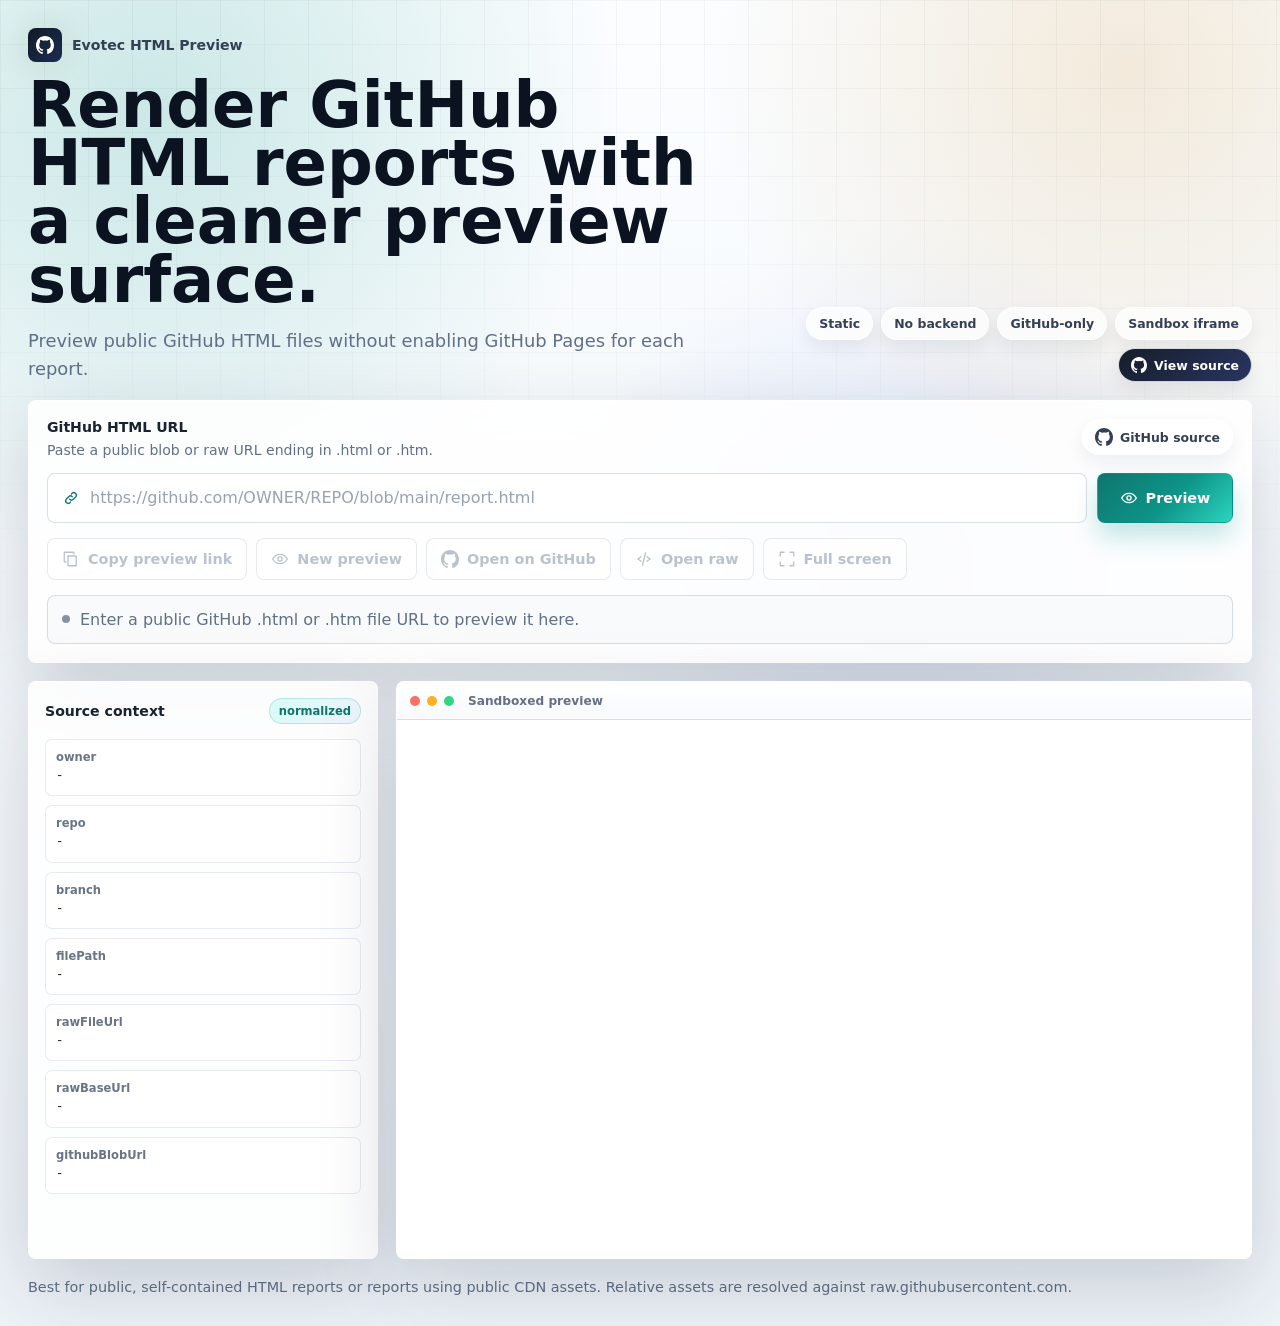
==== site/index.html @ 4c64e6eb "Add source CTA and polish landing colors" ====
<!doctype html>
<html lang="en">
  <head>
    <meta charset="utf-8">
    <meta name="viewport" content="width=device-width, initial-scale=1">
    <title>Evotec HTML Preview</title>
    <meta name="description" content="Preview public GitHub-hosted HTML reports in a sandboxed static viewer.">
    <meta property="og:title" content="Evotec HTML Preview">
    <meta property="og:description" content="Preview public GitHub-hosted HTML reports in a sandboxed static viewer.">
    <meta property="og:type" content="website">
    <meta name="twitter:card" content="summary">
    <meta name="twitter:title" content="Evotec HTML Preview">
    <meta name="twitter:description" content="Preview public GitHub-hosted HTML reports in a sandboxed static viewer.">
    <link rel="stylesheet" href="./assets/styles.css?v=20260513-source-polish">
  </head>
  <body>
    <svg class="icon-sprite" aria-hidden="true" focusable="false">
      <symbol id="icon-github" viewBox="0 0 16 16">
        <path fill="currentColor" d="M8 0C3.58 0 0 3.67 0 8.2c0 3.62 2.29 6.69 5.47 7.77.4.08.55-.18.55-.39 0-.19-.01-.84-.01-1.53-2.01.38-2.53-.5-2.69-.96-.09-.24-.48-.96-.82-1.15-.28-.16-.68-.55-.01-.56.63-.01 1.08.59 1.23.84.72 1.24 1.87.89 2.33.68.07-.53.28-.89.51-1.1-1.78-.21-3.64-.91-3.64-4.04 0-.89.31-1.62.82-2.2-.08-.21-.36-1.04.08-2.16 0 0 .67-.22 2.2.84A7.4 7.4 0 0 1 8 3.96c.68 0 1.36.09 2 .28 1.53-1.06 2.2-.84 2.2-.84.44 1.12.16 1.95.08 2.16.51.58.82 1.31.82 2.2 0 3.14-1.87 3.83-3.65 4.04.29.26.54.76.54 1.54 0 1.1-.01 1.99-.01 2.26 0 .21.15.47.55.39A8.18 8.18 0 0 0 16 8.2C16 3.67 12.42 0 8 0Z"/>
      </symbol>
      <symbol id="icon-eye" viewBox="0 0 24 24">
        <path fill="none" stroke="currentColor" stroke-width="1.8" stroke-linecap="round" stroke-linejoin="round" d="M2.25 12s3.5-6.25 9.75-6.25S21.75 12 21.75 12 18.25 18.25 12 18.25 2.25 12 2.25 12Z"/>
        <circle cx="12" cy="12" r="2.75" fill="none" stroke="currentColor" stroke-width="1.8"/>
      </symbol>
      <symbol id="icon-copy" viewBox="0 0 24 24">
        <path fill="none" stroke="currentColor" stroke-width="1.8" stroke-linejoin="round" d="M8 8h11v13H8z"/>
        <path fill="none" stroke="currentColor" stroke-width="1.8" stroke-linecap="round" stroke-linejoin="round" d="M5 16H4a1 1 0 0 1-1-1V4a1 1 0 0 1 1-1h11a1 1 0 0 1 1 1v1"/>
      </symbol>
      <symbol id="icon-external" viewBox="0 0 24 24">
        <path fill="none" stroke="currentColor" stroke-width="1.8" stroke-linecap="round" stroke-linejoin="round" d="M14 4h6v6M20 4l-9 9"/>
        <path fill="none" stroke="currentColor" stroke-width="1.8" stroke-linecap="round" stroke-linejoin="round" d="M10 5H5a1 1 0 0 0-1 1v13a1 1 0 0 0 1 1h13a1 1 0 0 0 1-1v-5"/>
      </symbol>
      <symbol id="icon-code" viewBox="0 0 24 24">
        <path fill="none" stroke="currentColor" stroke-width="1.8" stroke-linecap="round" stroke-linejoin="round" d="m8 9-4 3 4 3M16 9l4 3-4 3M14 4l-4 16"/>
      </symbol>
      <symbol id="icon-maximize" viewBox="0 0 24 24">
        <path fill="none" stroke="currentColor" stroke-width="1.8" stroke-linecap="round" stroke-linejoin="round" d="M8 3H3v5M21 8V3h-5M16 21h5v-5M3 16v5h5"/>
      </symbol>
      <symbol id="icon-link" viewBox="0 0 24 24">
        <path fill="none" stroke="currentColor" stroke-width="1.8" stroke-linecap="round" stroke-linejoin="round" d="M10.25 13.75a3.4 3.4 0 0 0 4.8 0l3.2-3.2a3.4 3.4 0 0 0-4.8-4.8l-.85.85"/>
        <path fill="none" stroke="currentColor" stroke-width="1.8" stroke-linecap="round" stroke-linejoin="round" d="M13.75 10.25a3.4 3.4 0 0 0-4.8 0l-3.2 3.2a3.4 3.4 0 0 0 4.8 4.8l.85-.85"/>
      </symbol>
    </svg>
    <main class="app-shell">
      <section class="hero">
        <div class="hero-copy">
          <div class="brand-line">
            <span class="brand-mark"><svg aria-hidden="true"><use href="#icon-github"></use></svg></span>
            <span>Evotec HTML Preview</span>
          </div>
          <h1>Render GitHub HTML reports with a cleaner preview surface.</h1>
          <p>Preview public GitHub HTML files without enabling GitHub Pages for each report.</p>
        </div>
        <div class="status-pills" aria-label="Previewer capabilities">
          <span>Static</span>
          <span>No backend</span>
          <span>GitHub-only</span>
          <span>Sandbox iframe</span>
          <a class="source-link" href="https://github.com/EvotecIT/HtmlPreview" target="_blank" rel="noopener noreferrer">
            <svg aria-hidden="true"><use href="#icon-github"></use></svg>
            <span>View source</span>
          </a>
        </div>
      </section>

      <section class="control-panel" aria-label="Preview controls">
        <form id="preview-form" class="url-form">
          <div class="panel-heading">
            <div>
              <label for="url-input">GitHub HTML URL</label>
              <p>Paste a public blob or raw URL ending in .html or .htm.</p>
            </div>
            <span class="github-chip"><svg aria-hidden="true"><use href="#icon-github"></use></svg> GitHub source</span>
          </div>
          <div class="url-row">
            <div class="input-shell">
              <svg aria-hidden="true"><use href="#icon-link"></use></svg>
              <input id="url-input" name="url" type="url" autocomplete="off" spellcheck="false" placeholder="https://github.com/OWNER/REPO/blob/main/report.html">
            </div>
            <button id="preview-button" class="primary-button" type="submit">
              <svg aria-hidden="true"><use href="#icon-eye"></use></svg>
              <span class="button-label">Preview</span>
            </button>
          </div>
        </form>

        <div class="action-row" aria-label="Preview actions">
          <div class="preview-summary" aria-live="polite">
            <span id="preview-title">No report loaded</span>
            <small id="preview-source">Waiting for a GitHub HTML file</small>
          </div>
          <button id="copy-link-button" type="button" disabled><svg aria-hidden="true"><use href="#icon-copy"></use></svg><span>Copy preview link</span></button>
          <button id="new-preview-button" type="button" disabled><svg aria-hidden="true"><use href="#icon-eye"></use></svg><span>New preview</span></button>
          <button id="open-source-button" type="button" disabled><svg aria-hidden="true"><use href="#icon-github"></use></svg><span>Open on GitHub</span></button>
          <button id="open-raw-button" type="button" disabled><svg aria-hidden="true"><use href="#icon-code"></use></svg><span>Open raw</span></button>
          <button id="fullscreen-button" type="button" disabled><svg aria-hidden="true"><use href="#icon-maximize"></use></svg><span>Full screen</span></button>
        </div>

        <div id="status-panel" class="status-panel" role="status" aria-live="polite">Enter a public GitHub .html or .htm file URL to preview it here.</div>
      </section>

      <section class="workspace">
        <aside class="metadata-panel" aria-label="Preview metadata">
          <div class="metadata-heading">
            <h2>Source context</h2>
            <span>normalized</span>
          </div>
          <dl>
            <div><dt>owner</dt><dd id="meta-owner">-</dd></div>
            <div><dt>repo</dt><dd id="meta-repo">-</dd></div>
            <div><dt>branch</dt><dd id="meta-branch">-</dd></div>
            <div><dt>filePath</dt><dd id="meta-file-path">-</dd></div>
            <div><dt>rawFileUrl</dt><dd id="meta-raw-file-url">-</dd></div>
            <div><dt>rawBaseUrl</dt><dd id="meta-raw-base-url">-</dd></div>
            <div><dt>githubBlobUrl</dt><dd id="meta-github-blob-url">-</dd></div>
          </dl>
        </aside>

        <section id="preview-frame-shell" class="preview-frame-shell" aria-label="HTML preview">
          <div class="preview-toolbar" aria-hidden="true">
            <span></span>
            <span></span>
            <span></span>
            <strong>Sandboxed preview</strong>
          </div>
          <iframe id="preview-frame" title="GitHub HTML preview"></iframe>
        </section>
      </section>

      <p class="note">Best for public, self-contained HTML reports or reports using public CDN assets. Relative assets are resolved against raw.githubusercontent.com.</p>
    </main>

    <script type="module" src="./assets/app.js?v=20260513-iframe-inline"></script>
  </body>
</html>
---- site/assets/styles.css ----
:root {
  color-scheme: light;
  --page: #eef3f8;
  --ink: #0b1220;
  --muted: #607086;
  --subtle: #8693a6;
  --panel: rgba(255, 255, 255, 0.86);
  --panel-solid: #ffffff;
  --line: rgba(124, 139, 161, 0.28);
  --line-strong: rgba(80, 96, 121, 0.35);
  --accent: #0d9488;
  --accent-strong: #0f766e;
  --accent-soft: #d8fbf3;
  --indigo: #3b5bdb;
  --rose: #c026d3;
  --gold: #c47f12;
  --danger: #b42318;
  --success: #087443;
  --shadow-sm: 0 10px 24px rgba(16, 24, 40, 0.08);
  --shadow-lg: 0 28px 80px rgba(20, 31, 54, 0.18);
  --radius: 8px;
}

* {
  box-sizing: border-box;
}

html {
  min-width: 320px;
}

body {
  margin: 0;
  min-height: 100vh;
  background:
    radial-gradient(circle at 12% 8%, rgba(13, 148, 136, 0.20), transparent 28%),
    radial-gradient(circle at 88% 5%, rgba(196, 127, 18, 0.15), transparent 25%),
    radial-gradient(circle at 70% 42%, rgba(59, 91, 219, 0.11), transparent 28%),
    linear-gradient(180deg, #fbfdff 0%, var(--page) 100%);
  color: var(--ink);
  font-family: ui-sans-serif, system-ui, -apple-system, BlinkMacSystemFont, "Segoe UI", sans-serif;
}

body::before {
  background-image:
    linear-gradient(rgba(15, 23, 42, 0.04) 1px, transparent 1px),
    linear-gradient(90deg, rgba(15, 23, 42, 0.04) 1px, transparent 1px);
  background-size: 44px 44px;
  content: "";
  inset: 0;
  mask-image: linear-gradient(180deg, black 0%, transparent 78%);
  pointer-events: none;
  position: fixed;
}

button,
input {
  font: inherit;
}

button {
  align-items: center;
  background: rgba(255, 255, 255, 0.82);
  border: 1px solid var(--line);
  border-radius: var(--radius);
  color: #1d2939;
  cursor: pointer;
  display: inline-flex;
  font-size: 0.9rem;
  font-weight: 760;
  gap: 8px;
  justify-content: center;
  letter-spacing: 0;
  min-height: 42px;
  padding: 0 14px;
  transition: border-color 160ms ease, box-shadow 160ms ease, background 160ms ease, color 160ms ease, transform 160ms ease;
}

button svg,
.brand-mark svg,
.github-chip svg,
.input-shell svg {
  display: block;
  flex: 0 0 auto;
  height: 18px;
  width: 18px;
}

button:hover:not(:disabled) {
  background: #ffffff;
  border-color: var(--line-strong);
  box-shadow: 0 8px 18px rgba(16, 24, 40, 0.10);
  transform: translateY(-1px);
}

button:disabled {
  color: #9aa6b6;
  cursor: not-allowed;
  opacity: 0.68;
}

.icon-sprite {
  height: 0;
  position: absolute;
  width: 0;
}

.app-shell {
  display: flex;
  flex-direction: column;
  gap: 18px;
  isolation: isolate;
  min-height: 100vh;
  padding: 28px;
  position: relative;
}

.hero {
  align-items: flex-end;
  display: grid;
  gap: 20px;
  grid-template-columns: minmax(0, 1fr) auto;
}

.hero-copy {
  max-width: 920px;
}

.brand-line {
  align-items: center;
  color: #344054;
  display: inline-flex;
  font-size: 0.88rem;
  font-weight: 800;
  gap: 10px;
  margin-bottom: 14px;
}

.brand-mark {
  align-items: center;
  background: linear-gradient(135deg, #0b1220, #172554);
  border-radius: 8px;
  color: white;
  display: inline-flex;
  height: 34px;
  isolation: isolate;
  justify-content: center;
  position: relative;
  width: 34px;
}

.brand-mark::after {
  background: linear-gradient(135deg, rgba(13, 148, 136, 0.75), rgba(196, 127, 18, 0.65));
  border-radius: 999px;
  content: "";
  filter: blur(18px);
  height: 34px;
  opacity: 0.36;
  position: absolute;
  width: 34px;
  z-index: -1;
}

.hero h1 {
  font-size: clamp(2.25rem, 5vw, 5.8rem);
  letter-spacing: 0;
  line-height: 0.91;
  margin: 0;
  max-width: 1040px;
}

.hero p {
  color: var(--muted);
  font-size: clamp(1rem, 1.4vw, 1.18rem);
  line-height: 1.55;
  margin: 18px 0 0;
  max-width: 740px;
}

.status-pills {
  display: flex;
  flex-wrap: wrap;
  gap: 8px;
  justify-content: flex-end;
  max-width: 520px;
}

.status-pills > span,
.github-chip,
.source-link {
  align-items: center;
  backdrop-filter: blur(14px);
  background: rgba(255, 255, 255, 0.72);
  border: 1px solid rgba(255, 255, 255, 0.78);
  border-radius: 999px;
  box-shadow: 0 8px 18px rgba(16, 24, 40, 0.07);
  color: #344054;
  display: inline-flex;
  font-size: 0.78rem;
  font-weight: 820;
  gap: 7px;
  padding: 8px 12px;
  white-space: nowrap;
}

.source-link {
  background: linear-gradient(135deg, rgba(11, 18, 32, 0.95), rgba(23, 37, 84, 0.92));
  border-color: rgba(255, 255, 255, 0.82);
  color: #ffffff;
  text-decoration: none;
}

.source-link svg {
  height: 16px;
  width: 16px;
}

.source-link:hover {
  box-shadow: 0 12px 24px rgba(23, 37, 84, 0.18);
  transform: translateY(-1px);
}

.control-panel,
.metadata-panel,
.preview-frame-shell {
  backdrop-filter: blur(18px);
  background: var(--panel);
  border: 1px solid rgba(255, 255, 255, 0.74);
  box-shadow: var(--shadow-lg);
}

.control-panel {
  border-radius: var(--radius);
  display: grid;
  gap: 15px;
  padding: 18px;
}

.url-form {
  display: grid;
  gap: 12px;
}

.panel-heading {
  align-items: flex-start;
  display: flex;
  gap: 16px;
  justify-content: space-between;
}

.url-form label,
.metadata-panel h2 {
  color: #182230;
  display: block;
  font-size: 0.88rem;
  font-weight: 860;
  letter-spacing: 0;
  margin: 0;
}

.panel-heading p {
  color: var(--muted);
  font-size: 0.88rem;
  line-height: 1.45;
  margin: 5px 0 0;
}

.url-row {
  display: grid;
  gap: 10px;
  grid-template-columns: minmax(0, 1fr) auto;
}

.input-shell {
  align-items: center;
  background: rgba(255, 255, 255, 0.92);
  border: 1px solid var(--line);
  border-radius: var(--radius);
  display: flex;
  gap: 10px;
  min-height: 50px;
  min-width: 0;
  padding: 0 14px;
}

.input-shell:focus-within {
  border-color: rgba(13, 148, 136, 0.72);
  box-shadow: 0 0 0 4px rgba(13, 148, 136, 0.13), 0 12px 28px rgba(59, 91, 219, 0.08);
}

.input-shell svg {
  color: var(--accent-strong);
}

.url-row input {
  background: transparent;
  border: 0;
  color: var(--ink);
  min-height: 48px;
  min-width: 0;
  outline: none;
  padding: 0;
  width: 100%;
}

.url-row input::placeholder {
  color: #98a2b3;
}

.primary-button {
  background: linear-gradient(135deg, #0f766e, #0d9488 54%, #2dd4bf);
  border-color: rgba(13, 148, 136, 0.45);
  box-shadow: 0 14px 26px rgba(13, 148, 136, 0.24);
  color: white;
  min-height: 50px;
  min-width: 136px;
}

.primary-button:hover:not(:disabled) {
  background: linear-gradient(135deg, #0b5f59, #0f766e 58%, #14b8a6);
  border-color: rgba(13, 148, 136, 0.60);
}

.action-row {
  display: flex;
  flex-wrap: wrap;
  gap: 9px;
}

body[data-view="landing"] .action-row {
  display: none;
}

.preview-summary {
  display: none;
}

.status-panel {
  align-items: center;
  background: rgba(248, 250, 252, 0.86);
  border: 1px solid var(--line);
  border-radius: var(--radius);
  color: var(--muted);
  display: flex;
  line-height: 1.45;
  min-height: 48px;
  padding: 12px 14px;
  word-break: break-word;
}

.status-panel::before {
  background: var(--subtle);
  border-radius: 999px;
  content: "";
  flex: 0 0 auto;
  height: 8px;
  margin-right: 10px;
  width: 8px;
}

.status-panel[data-mode="success"] {
  background: rgba(236, 253, 243, 0.92);
  border-color: rgba(18, 183, 106, 0.36);
  color: var(--success);
}

.status-panel[data-mode="success"]::before {
  background: #12b76a;
}

.status-panel[data-mode="error"] {
  background: rgba(255, 241, 240, 0.94);
  border-color: rgba(240, 68, 56, 0.34);
  color: var(--danger);
}

.status-panel[data-mode="error"]::before {
  background: #f04438;
}

.workspace {
  display: grid;
  flex: 1;
  gap: 18px;
  grid-template-columns: minmax(270px, 350px) minmax(0, 1fr);
  min-height: 0;
}

.metadata-panel {
  border-radius: var(--radius);
  overflow: hidden;
  padding: 16px;
}

.metadata-heading {
  align-items: center;
  display: flex;
  justify-content: space-between;
}

.metadata-heading span {
  background: linear-gradient(135deg, var(--accent-soft), rgba(238, 242, 255, 0.92));
  border: 1px solid rgba(13, 148, 136, 0.20);
  border-radius: 999px;
  color: var(--accent-strong);
  font-size: 0.72rem;
  font-weight: 850;
  padding: 5px 9px;
}

.metadata-panel dl {
  display: grid;
  gap: 9px;
  margin: 15px 0 0;
}

.metadata-panel dl > div {
  background: rgba(255, 255, 255, 0.62);
  border: 1px solid rgba(229, 233, 240, 0.9);
  border-radius: 7px;
  display: grid;
  gap: 4px;
  padding: 10px;
}

.metadata-panel dt {
  color: #697586;
  font-size: 0.72rem;
  font-weight: 860;
}

.metadata-panel dd {
  color: #172033;
  font-family: ui-monospace, SFMono-Regular, Consolas, "Liberation Mono", monospace;
  font-size: 0.76rem;
  line-height: 1.42;
  margin: 0;
  overflow-wrap: anywhere;
}

.preview-frame-shell {
  border-radius: var(--radius);
  min-height: 64vh;
  overflow: hidden;
}

.preview-frame-shell:fullscreen {
  background: var(--panel-solid);
  border-radius: 0;
  padding: 0;
}

.preview-toolbar {
  align-items: center;
  background: linear-gradient(180deg, rgba(255, 255, 255, 0.92), rgba(247, 249, 252, 0.88));
  border-bottom: 1px solid var(--line);
  display: flex;
  gap: 7px;
  height: 38px;
  padding: 0 13px;
}

.preview-toolbar span {
  border-radius: 999px;
  display: block;
  height: 10px;
  width: 10px;
}

.preview-toolbar span:nth-child(1) {
  background: #f97066;
}

.preview-toolbar span:nth-child(2) {
  background: #fdb022;
}

.preview-toolbar span:nth-child(3) {
  background: #32d583;
}

.preview-toolbar strong {
  color: #667085;
  font-size: 0.76rem;
  font-weight: 850;
  margin-left: 7px;
}

#preview-frame {
  background: white;
  border: 0;
  display: block;
  height: calc(100% - 38px);
  min-height: calc(64vh - 38px);
  width: 100%;
}

.note {
  color: var(--muted);
  font-size: 0.9rem;
  line-height: 1.45;
  margin: 0;
}

body[data-view="preview"],
body[data-view="loading-preview"] {
  background: #ffffff;
  overflow: hidden;
}

body[data-view="preview"]::before,
body[data-view="loading-preview"]::before {
  display: none;
}

body[data-view="preview"] .app-shell,
body[data-view="loading-preview"] .app-shell {
  display: block;
  min-height: 100vh;
  padding: 0;
}

body[data-view="preview"] .hero,
body[data-view="preview"] .metadata-panel,
body[data-view="preview"] .note,
body[data-view="loading-preview"] .hero,
body[data-view="loading-preview"] .metadata-panel,
body[data-view="loading-preview"] .note {
  display: none;
}

body[data-view="preview"] .workspace,
body[data-view="loading-preview"] .workspace {
  display: block;
  height: 100vh;
  min-height: 100vh;
}

body[data-view="preview"] .preview-frame-shell,
body[data-view="loading-preview"] .preview-frame-shell {
  background: #ffffff;
  border: 0;
  border-radius: 0;
  box-shadow: none;
  height: 100vh;
  inset: 0;
  min-height: 100vh;
  position: fixed;
}

body[data-view="preview"] .preview-toolbar,
body[data-view="loading-preview"] .preview-toolbar {
  display: none;
}

body[data-view="preview"] #preview-frame,
body[data-view="loading-preview"] #preview-frame {
  height: 100vh;
  min-height: 100vh;
}

body[data-view="preview"] .control-panel,
body[data-view="loading-preview"] .control-panel {
  align-items: center;
  background: rgba(255, 255, 255, 0.82);
  border: 1px solid rgba(208, 216, 229, 0.78);
  border-radius: 8px;
  box-shadow: 0 18px 48px rgba(15, 23, 42, 0.17);
  display: flex;
  gap: 10px;
  left: 50%;
  max-width: calc(100vw - 24px);
  padding: 8px;
  bottom: 12px;
  position: fixed;
  transform: translateX(-50%);
  width: min(980px, calc(100vw - 24px));
  z-index: 20;
}

body[data-view="preview"] .url-form,
body[data-view="preview"] .status-panel,
body[data-view="loading-preview"] .url-form {
  display: none;
}

body[data-view="preview"] .action-row,
body[data-view="loading-preview"] .action-row {
  align-items: center;
  display: flex;
  flex: 1;
  flex-wrap: nowrap;
  gap: 8px;
  min-width: 0;
}

body[data-view="preview"] .preview-summary,
body[data-view="loading-preview"] .preview-summary {
  display: grid;
  flex: 1;
  min-width: 0;
  padding: 0 8px;
}

.preview-summary span {
  color: #111827;
  font-size: 0.88rem;
  font-weight: 850;
  overflow: hidden;
  text-overflow: ellipsis;
  white-space: nowrap;
}

.preview-summary small {
  color: #667085;
  font-size: 0.72rem;
  font-weight: 650;
  overflow: hidden;
  text-overflow: ellipsis;
  white-space: nowrap;
}

body[data-view="loading-preview"] .status-panel {
  background: rgba(255, 255, 255, 0.92);
  box-shadow: 0 18px 48px rgba(15, 23, 42, 0.12);
  display: flex;
  left: 50%;
  max-width: calc(100vw - 36px);
  position: fixed;
  top: 18px;
  transform: translateX(-50%);
  width: min(560px, calc(100vw - 36px));
  z-index: 19;
}

body[data-view="preview"] .action-row button,
body[data-view="loading-preview"] .action-row button {
  background: rgba(255, 255, 255, 0.72);
  min-height: 38px;
  padding: 0 11px;
  white-space: nowrap;
}

body[data-view="preview"] .action-row button:disabled,
body[data-view="loading-preview"] .action-row button:disabled {
  display: none;
}

@media (max-width: 980px) {
  .app-shell {
    padding: 20px;
  }

  .hero {
    align-items: flex-start;
    grid-template-columns: 1fr;
  }

  .status-pills {
    justify-content: flex-start;
  }

  .workspace {
    grid-template-columns: 1fr;
  }
}

@media (max-width: 660px) {
  .app-shell {
    padding: 16px;
  }

  .panel-heading {
    flex-direction: column;
  }

  .url-row {
    grid-template-columns: 1fr;
  }

  .action-row {
    display: grid;
    grid-template-columns: 1fr 1fr;
  }

  body[data-view="preview"] .control-panel,
  body[data-view="loading-preview"] .control-panel {
    bottom: 10px;
    width: calc(100vw - 20px);
  }

  body[data-view="preview"] .action-row,
  body[data-view="loading-preview"] .action-row {
    display: grid;
    grid-template-columns: 1fr auto auto auto auto auto;
  }

  body[data-view="preview"] .action-row button,
  body[data-view="loading-preview"] .action-row button {
    min-width: 38px;
    padding: 0 10px;
  }

  body[data-view="preview"] .action-row button span,
  body[data-view="loading-preview"] .action-row button span {
    display: none;
  }

  body[data-view="loading-preview"] .status-panel {
    bottom: 72px;
    top: auto;
  }

  #preview-button {
    width: 100%;
  }
}

@media (max-width: 430px) {
  .hero h1 {
    font-size: 2.35rem;
  }

  .action-row {
    grid-template-columns: 1fr;
  }

  body[data-view="preview"] .action-row,
  body[data-view="loading-preview"] .action-row {
    grid-template-columns: 1fr auto auto auto auto auto;
  }

  .status-pills {
    align-items: flex-start;
    flex-direction: column;
  }
}
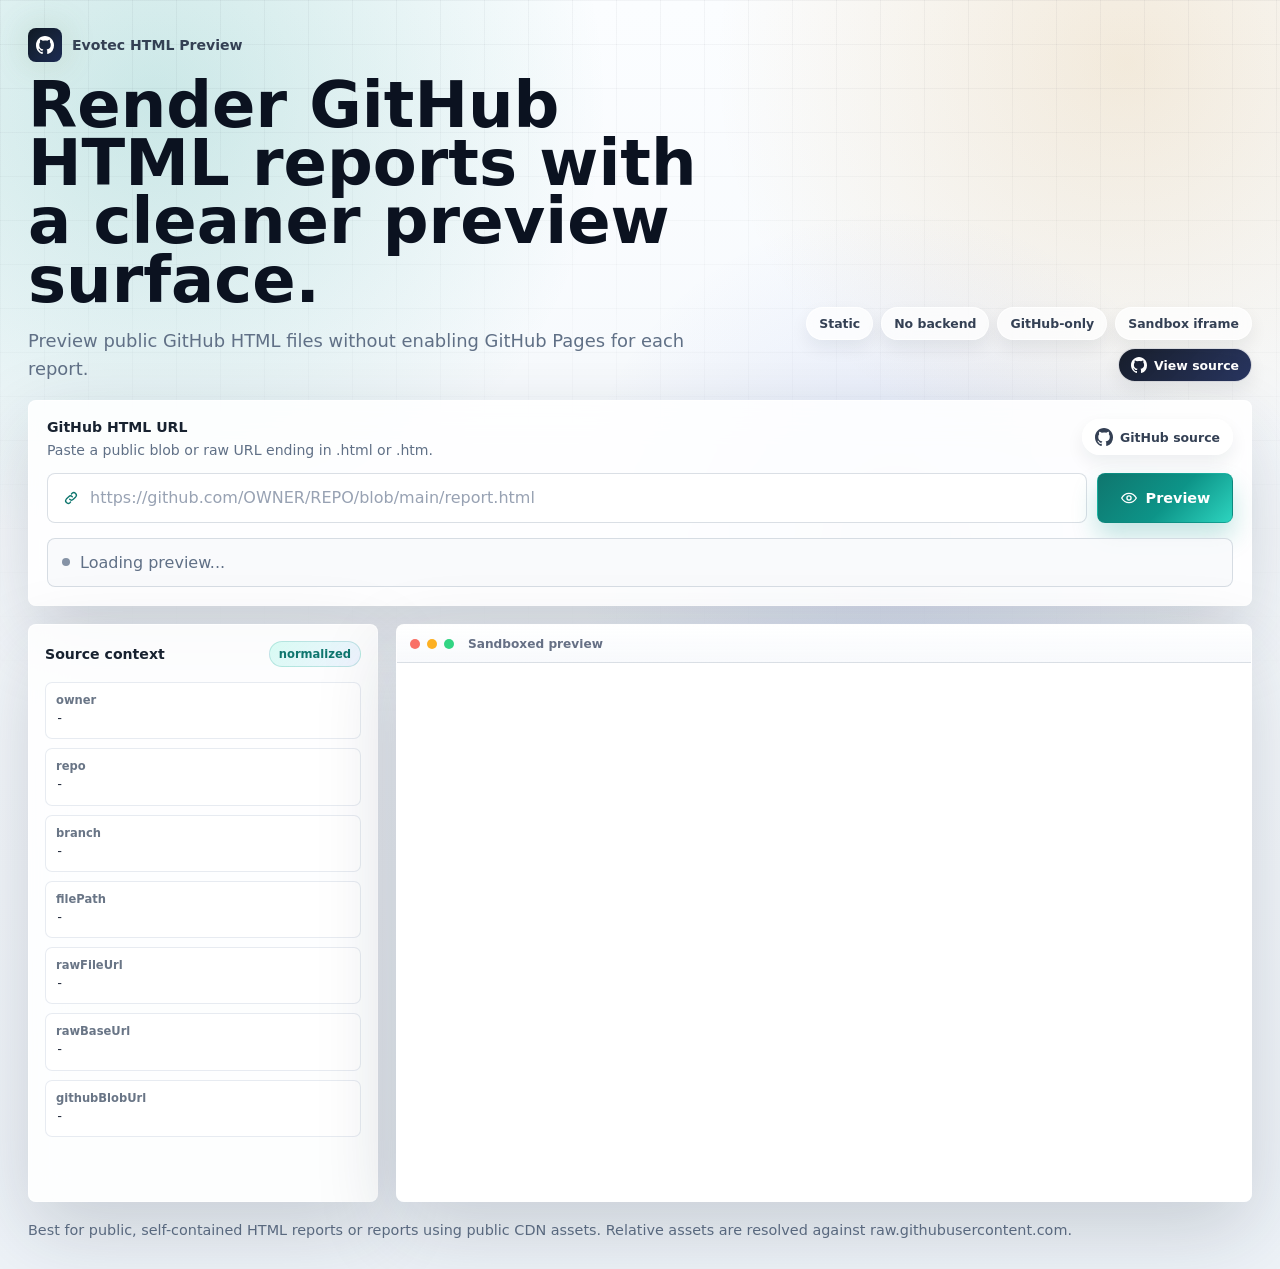
==== commit a4a86b15: "Reduce direct preview flash and lazy nested frames" ====
--- a/site/index.html
+++ b/site/index.html
@@ -14,6 +14,13 @@
     <link rel="stylesheet" href="./assets/styles.css?v=20260513-source-polish">
   </head>
   <body>
+    <script>
+      (() => {
+        const query = window.location.search.slice(1);
+        const params = new URLSearchParams(window.location.search);
+        document.body.dataset.view = params.get("url") || query ? "loading-preview" : "landing";
+      })();
+    </script>
     <svg class="icon-sprite" aria-hidden="true" focusable="false">
       <symbol id="icon-github" viewBox="0 0 16 16">
         <path fill="currentColor" d="M8 0C3.58 0 0 3.67 0 8.2c0 3.62 2.29 6.69 5.47 7.77.4.08.55-.18.55-.39 0-.19-.01-.84-.01-1.53-2.01.38-2.53-.5-2.69-.96-.09-.24-.48-.96-.82-1.15-.28-.16-.68-.55-.01-.56.63-.01 1.08.59 1.23.84.72 1.24 1.87.89 2.33.68.07-.53.28-.89.51-1.1-1.78-.21-3.64-.91-3.64-4.04 0-.89.31-1.62.82-2.2-.08-.21-.36-1.04.08-2.16 0 0 .67-.22 2.2.84A7.4 7.4 0 0 1 8 3.96c.68 0 1.36.09 2 .28 1.53-1.06 2.2-.84 2.2-.84.44 1.12.16 1.95.08 2.16.51.58.82 1.31.82 2.2 0 3.14-1.87 3.83-3.65 4.04.29.26.54.76.54 1.54 0 1.1-.01 1.99-.01 2.26 0 .21.15.47.55.39A8.18 8.18 0 0 0 16 8.2C16 3.67 12.42 0 8 0Z"/>
@@ -96,7 +103,7 @@
           <button id="fullscreen-button" type="button" disabled><svg aria-hidden="true"><use href="#icon-maximize"></use></svg><span>Full screen</span></button>
         </div>
 
-        <div id="status-panel" class="status-panel" role="status" aria-live="polite">Enter a public GitHub .html or .htm file URL to preview it here.</div>
+        <div id="status-panel" class="status-panel" role="status" aria-live="polite">Loading preview...</div>
       </section>
 
       <section class="workspace">
@@ -130,6 +137,6 @@
       <p class="note">Best for public, self-contained HTML reports or reports using public CDN assets. Relative assets are resolved against raw.githubusercontent.com.</p>
     </main>
 
-    <script type="module" src="./assets/app.js?v=20260513-iframe-inline"></script>
+    <script type="module" src="./assets/app.js?v=20260513-initial-mode-lazy"></script>
   </body>
 </html>
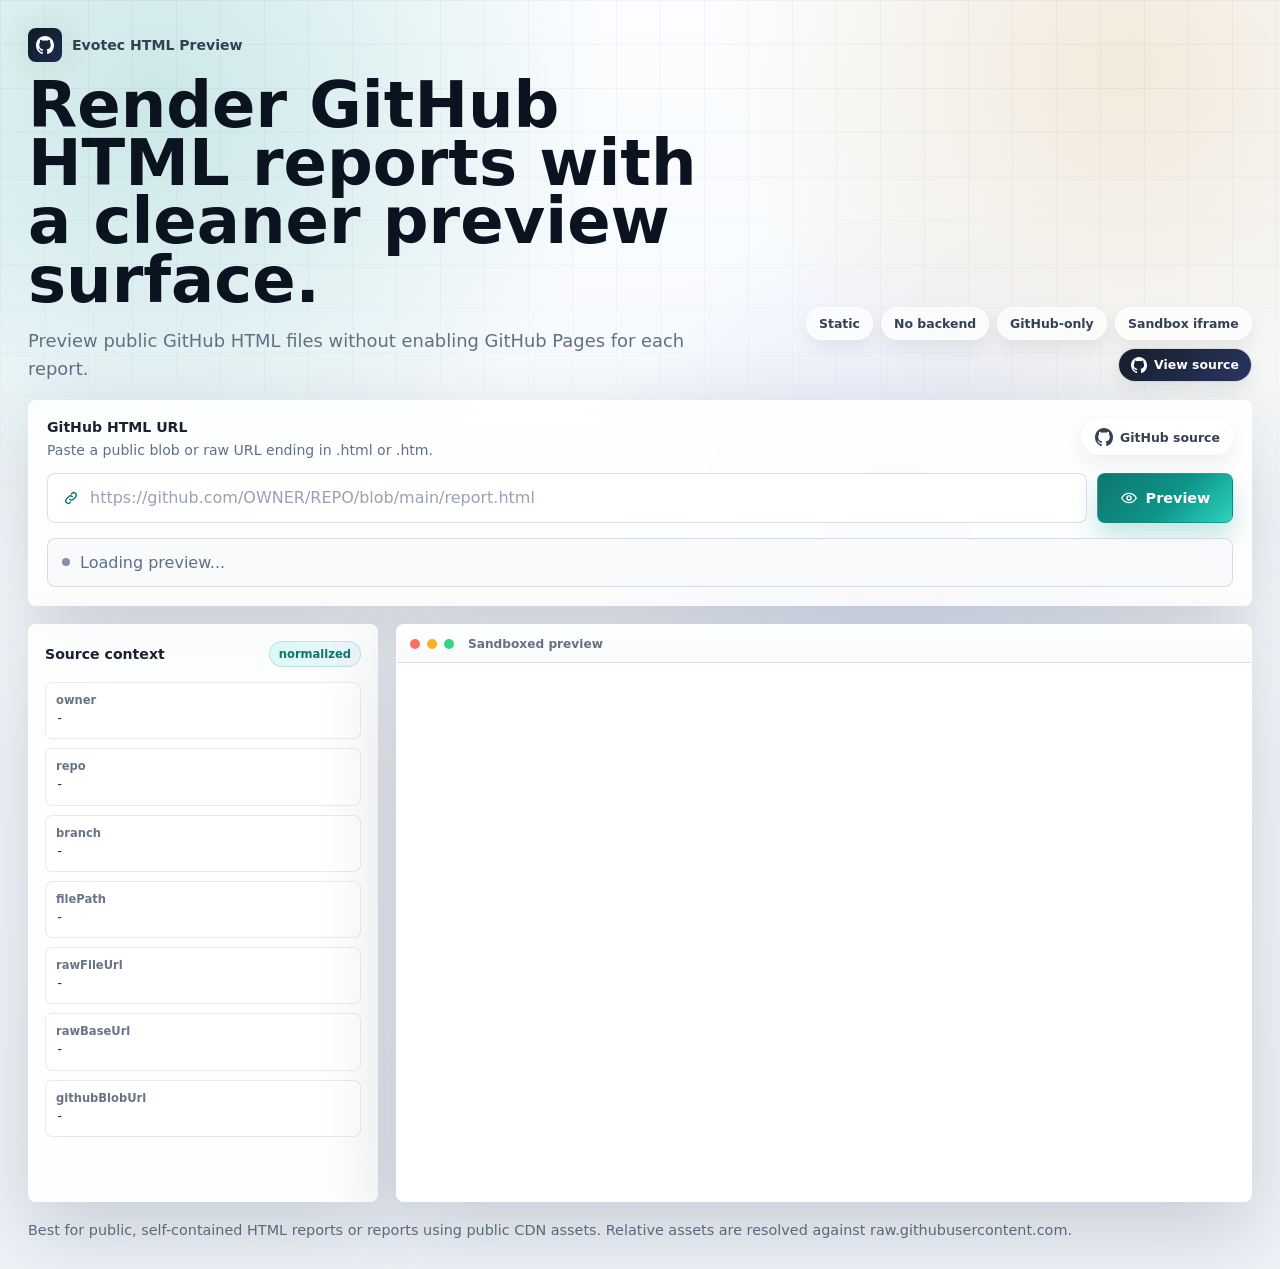
==== commit 72f8116c: "Version changed core module import" ====
--- a/site/index.html
+++ b/site/index.html
@@ -137,6 +137,6 @@
       <p class="note">Best for public, self-contained HTML reports or reports using public CDN assets. Relative assets are resolved against raw.githubusercontent.com.</p>
     </main>
 
-    <script type="module" src="./assets/app.js?v=20260513-initial-mode-lazy"></script>
+    <script type="module" src="./assets/app.js?v=20260513-initial-mode-lazy2"></script>
   </body>
 </html>
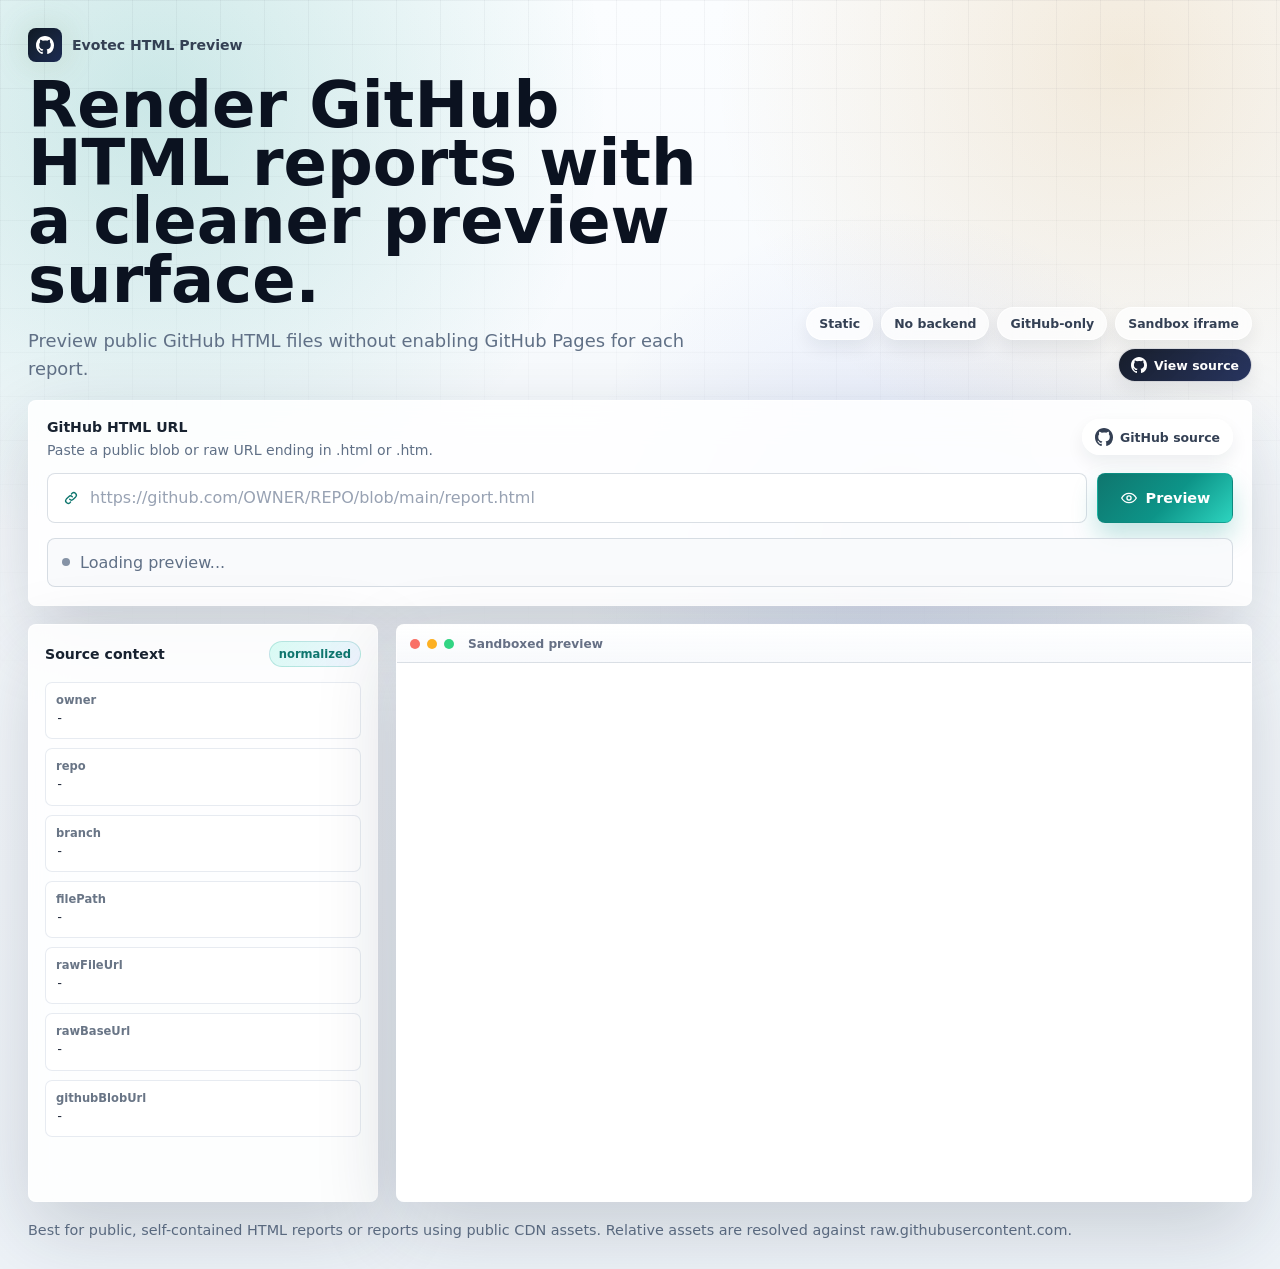
==== commit 8ac1092c: "Fix catalog artifact links" ====
--- a/site/index.html
+++ b/site/index.html
@@ -7,11 +7,14 @@
     <meta name="description" content="Preview public GitHub-hosted HTML reports in a sandboxed static viewer.">
     <meta property="og:title" content="Evotec HTML Preview">
     <meta property="og:description" content="Preview public GitHub-hosted HTML reports in a sandboxed static viewer.">
+    <meta property="og:image" content="https://preview.evotec.xyz/assets/preview-card.svg">
     <meta property="og:type" content="website">
-    <meta name="twitter:card" content="summary">
+    <meta name="twitter:card" content="summary_large_image">
     <meta name="twitter:title" content="Evotec HTML Preview">
     <meta name="twitter:description" content="Preview public GitHub-hosted HTML reports in a sandboxed static viewer.">
-    <link rel="stylesheet" href="./assets/styles.css?v=20260513-source-polish">
+    <meta name="twitter:image" content="https://preview.evotec.xyz/assets/preview-card.svg">
+    <link rel="icon" href="./assets/favicon.svg" type="image/svg+xml">
+    <link rel="stylesheet" href="./assets/styles.css?v=20260513-artifact-links">
   </head>
   <body>
     <script>
@@ -104,6 +107,11 @@
         </div>
 
         <div id="status-panel" class="status-panel" role="status" aria-live="polite">Loading preview...</div>
+        <div class="loading-card" aria-hidden="true">
+          <span></span>
+          <strong>Preparing preview</strong>
+          <small>Fetching public GitHub HTML, resolving relative paths, and loading the sandbox.</small>
+        </div>
       </section>
 
       <section class="workspace">
@@ -137,6 +145,6 @@
       <p class="note">Best for public, self-contained HTML reports or reports using public CDN assets. Relative assets are resolved against raw.githubusercontent.com.</p>
     </main>
 
-    <script type="module" src="./assets/app.js?v=20260513-initial-mode-lazy2"></script>
+    <script type="module" src="./assets/app.js?v=20260513-artifact-links"></script>
   </body>
 </html>
--- a/site/assets/styles.css
+++ b/site/assets/styles.css
@@ -348,6 +348,10 @@
   word-break: break-word;
 }
 
+.loading-card {
+  display: none;
+}
+
 .status-panel::before {
   background: var(--subtle);
   border-radius: 999px;
@@ -633,6 +637,54 @@
   z-index: 19;
 }
 
+body[data-view="loading-preview"] .loading-card {
+  align-items: center;
+  background:
+    radial-gradient(circle at 12% 20%, rgba(45, 212, 191, 0.20), transparent 30%),
+    linear-gradient(135deg, rgba(15, 23, 42, 0.94), rgba(23, 37, 84, 0.92));
+  border: 1px solid rgba(255, 255, 255, 0.18);
+  border-radius: 8px;
+  bottom: 82px;
+  box-shadow: 0 24px 70px rgba(15, 23, 42, 0.22);
+  color: #f8fafc;
+  display: grid;
+  gap: 5px;
+  left: 50%;
+  max-width: calc(100vw - 36px);
+  padding: 18px 20px 18px 56px;
+  position: fixed;
+  transform: translateX(-50%);
+  width: min(560px, calc(100vw - 36px));
+  z-index: 21;
+}
+
+body[data-view="loading-preview"] .loading-card span {
+  animation: preview-spin 820ms linear infinite;
+  border: 3px solid rgba(255, 255, 255, 0.20);
+  border-left-color: #5eead4;
+  border-radius: 999px;
+  height: 24px;
+  left: 20px;
+  position: absolute;
+  width: 24px;
+}
+
+body[data-view="loading-preview"] .loading-card strong {
+  font-size: 0.92rem;
+}
+
+body[data-view="loading-preview"] .loading-card small {
+  color: #cbd5e1;
+  font-size: 0.78rem;
+  line-height: 1.35;
+}
+
+@keyframes preview-spin {
+  to {
+    transform: rotate(360deg);
+  }
+}
+
 body[data-view="preview"] .action-row button,
 body[data-view="loading-preview"] .action-row button {
   background: rgba(255, 255, 255, 0.72);
@@ -707,8 +759,12 @@
   }
 
   body[data-view="loading-preview"] .status-panel {
-    bottom: 72px;
+    bottom: 84px;
     top: auto;
+  }
+
+  body[data-view="loading-preview"] .loading-card {
+    bottom: 142px;
   }
 
   #preview-button {
